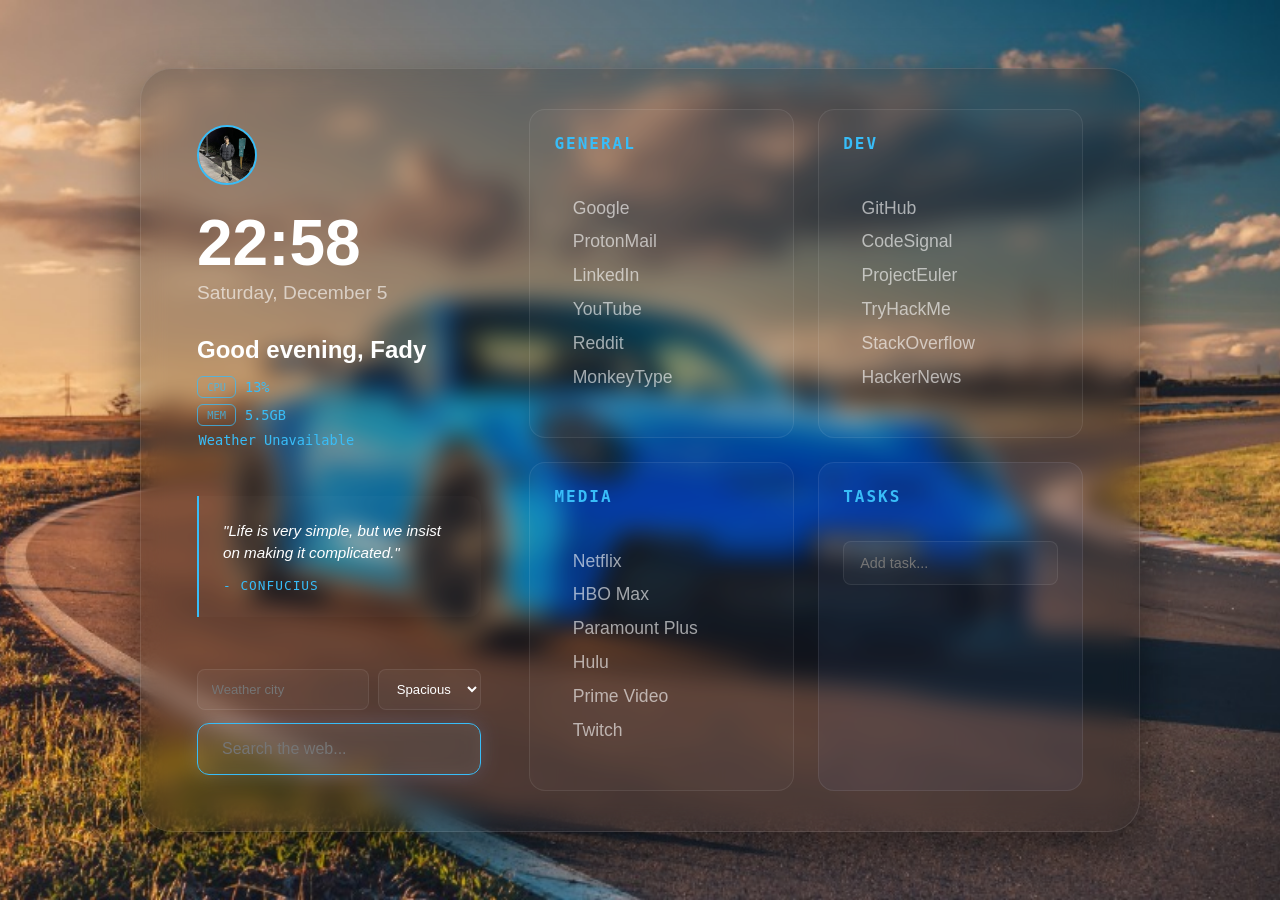
==== index.html @ 08dfa5ba "Add startpage settings and app metadata" ====
<!DOCTYPE html>
<html lang="en">
<head>
    <meta charset="UTF-8">
    <meta name="viewport" content="width=device-width, initial-scale=1.0">
    <meta name="theme-color" content="#0a0c10">
    <title>Dashboard | Fady</title>

    <link rel="icon" href="images/icon-192.png?v=1" type="image/png">
    <link rel="apple-touch-icon" href="images/icon-192.png?v=1">
    <link rel="manifest" href="manifest.json?v=1">
    <link rel="stylesheet" href="style.css?v=15">

</head>
<body>
    <div class="container">
        <aside class="sidebar">
            <div class="top">
                <div class="avatar-container" onclick="nextTheme()">
                    <img src="images/avatar.png?v=10" alt="Avatar">
                </div>

                <div class="time-container">
                    <div id="clock">00:00</div>
                    <div id="date">Monday, January 1</div>
                </div>

                <div class="greeting-container">
                    <h2 id="greeting">Welcome back</h2>
                    <div class="status-container">
                        <div class="status-item"><span class="status-badge">CPU</span> <span id="cpu-load">--</span></div>
                        <div class="status-item"><span class="status-badge">MEM</span> <span id="mem-usage">--</span></div>
                        <div class="status-item status-weather"><span id="weather">Loading...</span></div>
                    </div>
                </div>

                <div class="quote-container">
                    <p id="quote-text"></p>
                    <p id="quote-author"></p>
                </div>
            </div>
            
            <div class="bottom">
                <div class="settings-panel" aria-label="Startpage settings">
                    <input type="text" id="weather-city-input" placeholder="Weather city" autocomplete="off">
                    <select id="density-select" aria-label="Link density">
                        <option value="spacious">Spacious</option>
                        <option value="compact">Compact</option>
                    </select>
                </div>
                <div class="search-box">
                    <input type="text" id="search-input" placeholder="Search the web..." autocomplete="off" autofocus>
                </div>
            </div>
        </aside>

        <main class="main-content">
            <section class="category">
                <h3 class="category-title">General</h3>
                <ul class="links">
                    <li><a href="https://google.com">Google</a></li>
                    <li><a href="https://mail.proton.me">ProtonMail</a></li>
                    <li><a href="https://linkedin.com">LinkedIn</a></li>
                    <li><a href="https://youtube.com">YouTube</a></li>
                    <li><a href="https://reddit.com">Reddit</a></li>
                    <li><a href="https://monkeytype.com">MonkeyType</a></li>
                </ul>
            </section>

            <section class="category">
                <h3 class="category-title">Dev</h3>
                <ul class="links">
                    <li><a href="https://github.com">GitHub</a></li>
                    <li><a href="https://codesignal.com">CodeSignal</a></li>
                    <li><a href="https://projecteuler.net">ProjectEuler</a></li>
                    <li><a href="https://tryhackme.com">TryHackMe</a></li>
                    <li><a href="https://stackoverflow.com">StackOverflow</a></li>
                    <li><a href="https://news.ycombinator.com">HackerNews</a></li>
                </ul>
            </section>

            <section class="category">
                <h3 class="category-title">Media</h3>
                <ul class="links">
                    <li><a href="https://netflix.com">Netflix</a></li>
                    <li><a href="https://hbomax.com">HBO Max</a></li>
                    <li><a href="https://paramountplus.com">Paramount Plus</a></li>
                    <li><a href="https://hulu.com">Hulu</a></li>
                    <li><a href="https://amazon.com/primevideo">Prime Video</a></li>
                    <li><a href="https://twitch.tv">Twitch</a></li>
                </ul>
            </section>

            <section class="category todo-section">
                <h3 class="category-title">Tasks</h3>
                <ul class="links" id="todo-list">
                    <!-- Tasks will be injected here -->
                </ul>
                <div class="todo-input-container">
                    <input type="text" id="todo-input" placeholder="Add task..." autocomplete="off">
                </div>
            </section>
        </main>
    </div>
    <script src="script.js?v=15"></script>
</body>
</html>
---- style.css ----
@font-face {
  font-family: "SpaceMono Nerd Font";
  font-display: swap;
  src:
    local("SpaceMono Nerd Font"),
    url(fonts/SpaceMonoNF.woff2) format("woff2"),
    url(fonts/SpaceMonoNF.woff) format("woff");



}

@import url('https://fonts.googleapis.com/css2?family=Inter:wght@300;400;600;800&family=JetBrains+Mono:wght@400;700&display=swap');


:root {
    --bg-color: #0a0a0c;
    --text-primary: #ffffff;
    --text-secondary: rgba(255, 255, 255, 0.6);
    --accent: #7aa2f7;
    --glass-bg: rgba(255, 255, 255, 0.01);
    --glass-border: rgba(255, 255, 255, 0.05);
    --glass-blur: blur(8px);

    --shadow: 0 8px 32px 0 rgba(0, 0, 0, 0.8);
    --bg-image: url('images/bg1.jpg?v=9');


}


* {
    margin: 0;
    padding: 0;
    box-sizing: border-box;
    cursor: default;
}

html {
    min-height: 100%;
}

body {
    font-family: 'Inter', sans-serif;
    background: var(--bg-color);
    color: var(--text-primary);
    min-height: 100vh;
    min-height: 100dvh;
    margin: 0;
    overflow-x: hidden;
    overflow-y: auto;
    display: flex;
    justify-content: center;
    align-items: center;
    padding: 1rem;



    background-image: var(--bg-image);


    background-size: cover;
    background-position: center;
    transition: background 0.5s ease-in-out;
}


.container {
    width: min(100%, 1000px);
    max-width: 1000px;
    max-height: calc(100dvh - 2rem);
    display: grid;

    grid-template-columns: minmax(260px, 1fr) minmax(420px, 1.8fr);
    gap: clamp(1rem, 3vw, 2rem);
    padding: clamp(1rem, 4vw, 2.5rem);
    background: rgba(0, 0, 0, 0.2);
    backdrop-filter: blur(12px);
    border: 1px solid rgba(255, 255, 255, 0.1);
    border-radius: clamp(18px, 4vw, 32px);
    box-shadow: 0 20px 50px rgba(0,0,0,0.5);
    animation: fadeIn 0.8s ease-out;
    overflow: hidden;
}




.sidebar {
    display: flex;
    flex-direction: column;
    justify-content: space-between;
    min-width: 0;
}

.main-content {
    display: grid;
    grid-template-columns: repeat(2, 1fr);
    gap: 1.2rem;
    overflow-y: auto;
    padding-right: 10px;
    min-width: 0;
}



@keyframes fadeIn {
    from { opacity: 0; transform: translateY(20px); }
    to { opacity: 1; transform: translateY(0); }
}

/* Sidebar / Dashboard Info */
.sidebar {
    display: flex;
    flex-direction: column;
    justify-content: space-between;
    padding: 1rem;
    min-height: 0;
}

.avatar-container {
    margin-bottom: 1.5rem;
    cursor: pointer;
    transition: transform 0.3s ease;
}

.avatar-container:hover {
    transform: scale(1.05);
}

.avatar-container img {
    width: 60px;
    height: 60px;
    border-radius: 50%;
    border: 2px solid var(--accent);
    object-fit: cover;
    cursor: pointer;
}

.time-container {
    margin-bottom: 2rem;
}


#clock {
    font-size: clamp(3rem, 8vw, 4rem);
    font-weight: 800;
    letter-spacing: 0;
    margin-bottom: 0.5rem;
    line-height: 0.95;
}

#date {
    font-size: clamp(1rem, 2vw, 1.2rem);
    color: var(--text-secondary);
    font-weight: 300;
}

.status-container {
    margin-top: 0.8rem;
    display: flex;
    flex-direction: column;
    gap: 6px;
}


.status-item {
    display: flex;
    align-items: center;
    gap: 0.55rem;
    font-family: 'JetBrains Mono', monospace;
    font-size: 0.85rem;
    color: var(--text-secondary);
    white-space: nowrap;
    overflow: hidden;
    text-overflow: ellipsis;
    max-width: 100%;
}


.status-item span {
    color: var(--accent);
}

.status-weather {
    padding-left: 0.1rem;
}

.status-badge {
    display: inline-flex;
    align-items: center;
    justify-content: center;
    width: 2.45rem;
    height: 1.35rem;
    flex: 0 0 2.45rem;
    border: 1px solid var(--accent);
    border-radius: 6px;
    font-size: 0.65rem;
    line-height: 1;
    opacity: 0.75;
}

.bottom {
    margin-top: clamp(2rem, 5vw, 3.25rem);
}

.settings-panel {
    display: grid;
    grid-template-columns: minmax(0, 1fr) auto;
    gap: 0.6rem;
    margin-bottom: 0.8rem;
}

#weather-city-input,
#density-select {
    min-width: 0;
    padding: 0.7rem 0.85rem;
    background: rgba(255, 255, 255, 0.035);
    border: 1px solid var(--glass-border);
    border-radius: 8px;
    color: white;
    font-family: 'Inter', sans-serif;
    font-size: 0.82rem;
    outline: none;
}

#weather-city-input:focus,
#density-select:focus {
    border-color: var(--accent);
}

#density-select {
    cursor: pointer;
}

.quote-container {
    margin-top: clamp(1.5rem, 5vw, 3rem);
    padding: 1.5rem;
    border-left: 2px solid var(--accent);
    background: rgba(255, 255, 255, 0.02);
    border-radius: 0 12px 12px 0;
    text-align: left;
    max-width: 100%;
}

#quote-text {
    font-size: 0.95rem;
    font-style: italic;
    line-height: 1.5;
    color: var(--text-primary);
    margin-bottom: 0.8rem;
}

#quote-author {
    font-size: 0.8rem;
    font-family: 'JetBrains Mono', monospace;
    color: var(--accent);
    text-transform: uppercase;
    letter-spacing: 1px;
}



#search-input {
    width: 100%;
    padding: 1rem 1.5rem;
    background: rgba(255, 255, 255, 0.05);
    backdrop-filter: blur(10px);
    border: 1px solid var(--glass-border);
    border-radius: 12px;
    color: white;
    font-family: 'Inter', sans-serif;
    font-size: 1rem;
    outline: none;
    transition: all 0.3s cubic-bezier(0.4, 0, 0.2, 1);
    cursor: text;
}

#search-input:focus {
    background: rgba(255, 255, 255, 0.1);
    border-color: var(--accent);
    box-shadow: 0 0 20px rgba(122, 162, 247, 0.2);
}


/* Main Content / Links */
.main-content {
    display: grid;
    grid-template-columns: repeat(2, minmax(0, 1fr));
    gap: 1.5rem;
    overflow-y: auto;
    padding-right: 1rem;
}

.main-content::-webkit-scrollbar {
    width: 4px;
}

.main-content::-webkit-scrollbar-thumb {
    background: var(--glass-border);
    border-radius: 10px;
}

.category {
    background: rgba(255, 255, 255, 0.02);
    border: 1px solid var(--glass-border);
    border-radius: 16px;
    padding: clamp(1rem, 3vw, 1.5rem);
    transition: transform 0.3s ease, background 0.3s ease;
    min-width: 0;
    display: flex;
    flex-direction: column;
    min-height: 210px;
}

.category:hover {
    transform: translateY(-5px);
    background: rgba(255, 255, 255, 0.04);
}

.category-title {
    font-family: 'JetBrains Mono', monospace;
    font-size: 1rem;
    text-transform: uppercase;
    letter-spacing: 2px;
    color: var(--accent);
    margin-bottom: 1.2rem;
    font-weight: 800;
    display: flex;
    align-items: center;
    gap: 10px;
}


.links {
    list-style: none;
}

.category:not(.todo-section) .links {
    flex: 1;
    display: flex;
    flex-direction: column;
    justify-content: center;
}

.links li {
    margin-bottom: 0.8rem;
}

.links li:last-child {
    margin-bottom: 0;
}

.links a {
    color: var(--text-secondary);
    text-decoration: none;
    font-size: clamp(1rem, 2vw, 1.1rem);
    transition: color 0.2s ease, padding-left 0.2s ease;
    display: inline-block;
    cursor: pointer;
    overflow-wrap: anywhere;
}

.links a:hover {
    color: var(--text-primary);
    padding-left: 5px;
}

.links a::before {
    content: '>';
    margin-right: 8px;
    opacity: 0;
    transition: opacity 0.2s ease;
}

.todo-section {
    background: rgba(122, 162, 247, 0.05);
}

.todo-checkbox {
    appearance: none;
    width: 18px;
    height: 18px;
    border: 2px solid var(--accent);
    border-radius: 4px;
    cursor: pointer;
    position: relative;
    transition: all 0.2s;
}

.todo-checkbox:checked {
    background: var(--accent);
}

.todo-checkbox:checked::after {
    content: '';
    position: absolute;
    width: 8px;
    height: 4px;
    top: 4px;
    left: 3px;
    border-left: 2px solid black;
    border-bottom: 2px solid black;
    transform: rotate(-45deg);
}


.todo-input-container {
    margin-top: 1rem;
}

#todo-input {
    width: 100%;
    padding: 0.8rem 1rem;
    background: rgba(255, 255, 255, 0.03);
    border: 1px solid var(--glass-border);
    border-radius: 8px;
    color: white;
    font-size: 0.9rem;
    outline: none;
}

#todo-input:focus {
    border-color: var(--accent);
}

#todo-list li {
    display: flex;
    justify-content: space-between;
    align-items: center;
    gap: 0.7rem;
    color: var(--text-secondary);
    font-size: 1rem;
    padding: 0.4rem 0;
    border-bottom: 1px solid rgba(255, 255, 255, 0.05);
}

#todo-list li:last-child {
    border-bottom: none;
}

.todo-row {
    display: flex;
    align-items: center;
    gap: 0.65rem;
    min-width: 0;
}

.todo-text {
    overflow-wrap: anywhere;
}

.todo-text.completed {
    color: rgba(255, 255, 255, 0.35);
    text-decoration: line-through;
}

.todo-delete {
    appearance: none;
    border: 0;
    background: transparent;
    color: var(--text-secondary);
    font-size: 1rem;
    line-height: 1;
    cursor: pointer;
    opacity: 0.3;
    transition: opacity 0.2s;
}

.todo-delete:hover {
    opacity: 1;
    color: #f7768e;
}

body.compact-density .container {
    gap: 1rem;
    padding: clamp(0.9rem, 3vw, 1.75rem);
}

body.compact-density .main-content {
    gap: 0.9rem;
}

body.compact-density .category {
    min-height: 170px;
    padding: 1rem;
}

body.compact-density .category-title {
    margin-bottom: 0.75rem;
}

body.compact-density .links li {
    margin-bottom: 0.45rem;
}

body.compact-density .links a {
    font-size: 0.98rem;
}


/* Responsive */
@media (max-width: 900px), (max-height: 640px) {
    body {
        align-items: flex-start;
    }

    .container {
        grid-template-columns: 1fr;
        max-height: none;
        overflow-y: auto;
    }

    .sidebar {
        padding: 0;
    }

    #clock {
        font-size: clamp(3rem, 13vw, 4.75rem);
    }

    .quote-container {
        padding: 1.25rem;
    }

    .main-content {
        max-height: none;
        padding-right: 0;
    }
}

@media (max-width: 560px) {
    body {
        padding: 0;
    }

    .container {
        width: 100%;
        min-height: 100dvh;
        border-left: 0;
        border-right: 0;
        border-radius: 0;
        padding: 1rem;
    }

    .avatar-container {
        margin-bottom: 1rem;
    }

    .avatar-container img {
        width: 54px;
        height: 54px;
    }

    .time-container {
        margin-bottom: 1.5rem;
    }

    .status-container {
        gap: 8px;
    }

    .status-item {
        font-size: 0.8rem;
    }

    .settings-panel {
        grid-template-columns: 1fr;
    }

    #search-input {
        padding: 0.9rem 1rem;
    }

    .main-content {
        grid-template-columns: 1fr;
        gap: 1rem;
    }

    .category:hover {
        transform: none;
    }
}
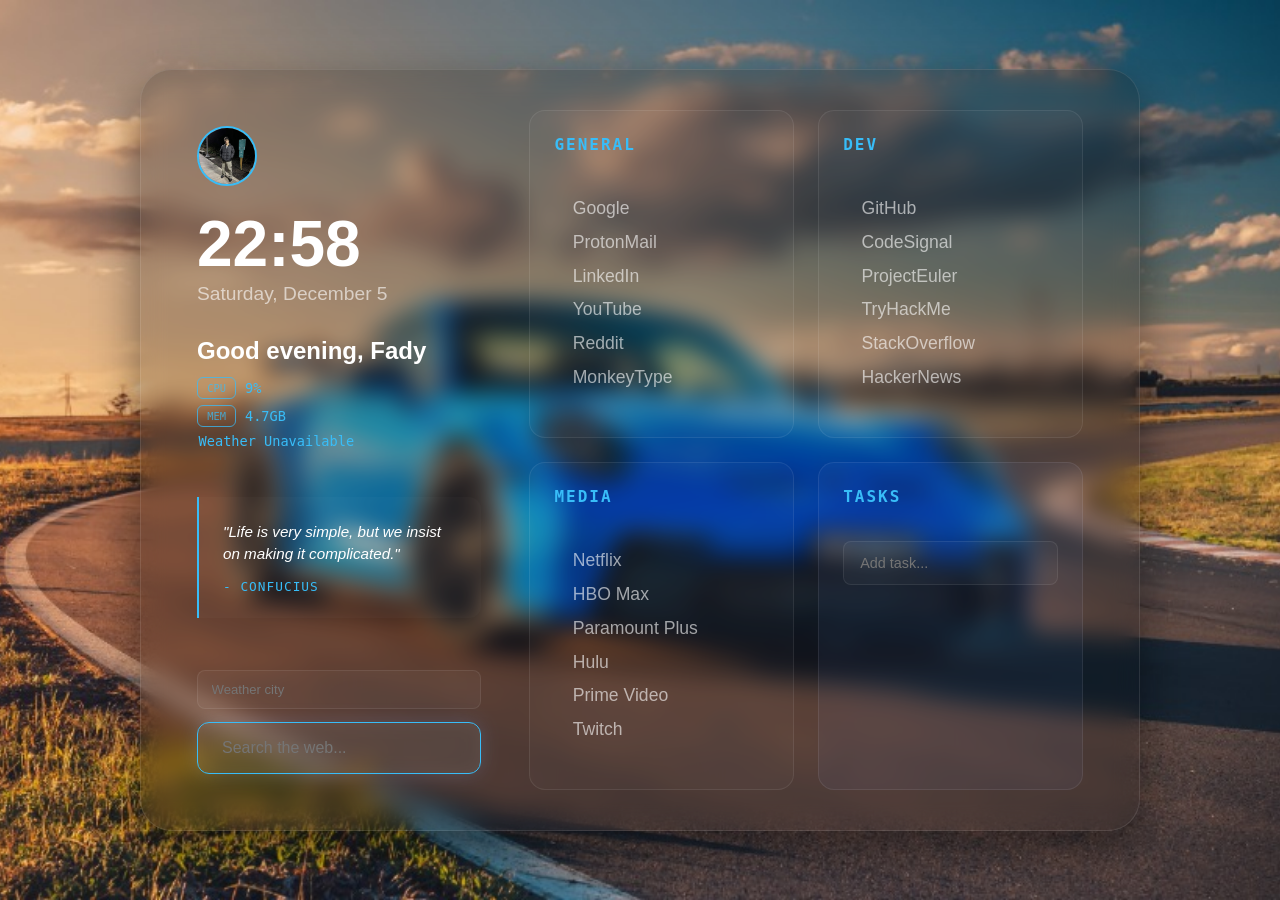
==== commit 0cf2c2ad: "Auto adjust link density" ====
--- a/index.html
+++ b/index.html
@@ -9,7 +9,7 @@
     <link rel="icon" href="images/icon-192.png?v=1" type="image/png">
     <link rel="apple-touch-icon" href="images/icon-192.png?v=1">
     <link rel="manifest" href="manifest.json?v=1">
-    <link rel="stylesheet" href="style.css?v=15">
+    <link rel="stylesheet" href="style.css?v=16">
 
 </head>
 <body>
@@ -43,10 +43,6 @@
             <div class="bottom">
                 <div class="settings-panel" aria-label="Startpage settings">
                     <input type="text" id="weather-city-input" placeholder="Weather city" autocomplete="off">
-                    <select id="density-select" aria-label="Link density">
-                        <option value="spacious">Spacious</option>
-                        <option value="compact">Compact</option>
-                    </select>
                 </div>
                 <div class="search-box">
                     <input type="text" id="search-input" placeholder="Search the web..." autocomplete="off" autofocus>
@@ -102,6 +98,6 @@
             </section>
         </main>
     </div>
-    <script src="script.js?v=15"></script>
+    <script src="script.js?v=16"></script>
 </body>
 </html>
--- a/style.css
+++ b/style.css
@@ -205,14 +205,11 @@
 }
 
 .settings-panel {
-    display: grid;
-    grid-template-columns: minmax(0, 1fr) auto;
-    gap: 0.6rem;
     margin-bottom: 0.8rem;
 }
 
-#weather-city-input,
-#density-select {
+#weather-city-input {
+    width: 100%;
     min-width: 0;
     padding: 0.7rem 0.85rem;
     background: rgba(255, 255, 255, 0.035);
@@ -224,13 +221,8 @@
     outline: none;
 }
 
-#weather-city-input:focus,
-#density-select:focus {
+#weather-city-input:focus {
     border-color: var(--accent);
-}
-
-#density-select {
-    cursor: pointer;
 }
 
 .quote-container {
@@ -472,32 +464,6 @@
     color: #f7768e;
 }
 
-body.compact-density .container {
-    gap: 1rem;
-    padding: clamp(0.9rem, 3vw, 1.75rem);
-}
-
-body.compact-density .main-content {
-    gap: 0.9rem;
-}
-
-body.compact-density .category {
-    min-height: 170px;
-    padding: 1rem;
-}
-
-body.compact-density .category-title {
-    margin-bottom: 0.75rem;
-}
-
-body.compact-density .links li {
-    margin-bottom: 0.45rem;
-}
-
-body.compact-density .links a {
-    font-size: 0.98rem;
-}
-
 
 /* Responsive */
 @media (max-width: 900px), (max-height: 640px) {
@@ -526,6 +492,34 @@
     .main-content {
         max-height: none;
         padding-right: 0;
+    }
+}
+
+@media (max-width: 780px), (max-height: 740px) {
+    .container {
+        gap: 1rem;
+        padding: clamp(0.9rem, 3vw, 1.75rem);
+    }
+
+    .main-content {
+        gap: 0.9rem;
+    }
+
+    .category {
+        min-height: 170px;
+        padding: 1rem;
+    }
+
+    .category-title {
+        margin-bottom: 0.75rem;
+    }
+
+    .links li {
+        margin-bottom: 0.45rem;
+    }
+
+    .links a {
+        font-size: 0.98rem;
     }
 }
 
@@ -564,10 +558,6 @@
         font-size: 0.8rem;
     }
 
-    .settings-panel {
-        grid-template-columns: 1fr;
-    }
-
     #search-input {
         padding: 0.9rem 1rem;
     }
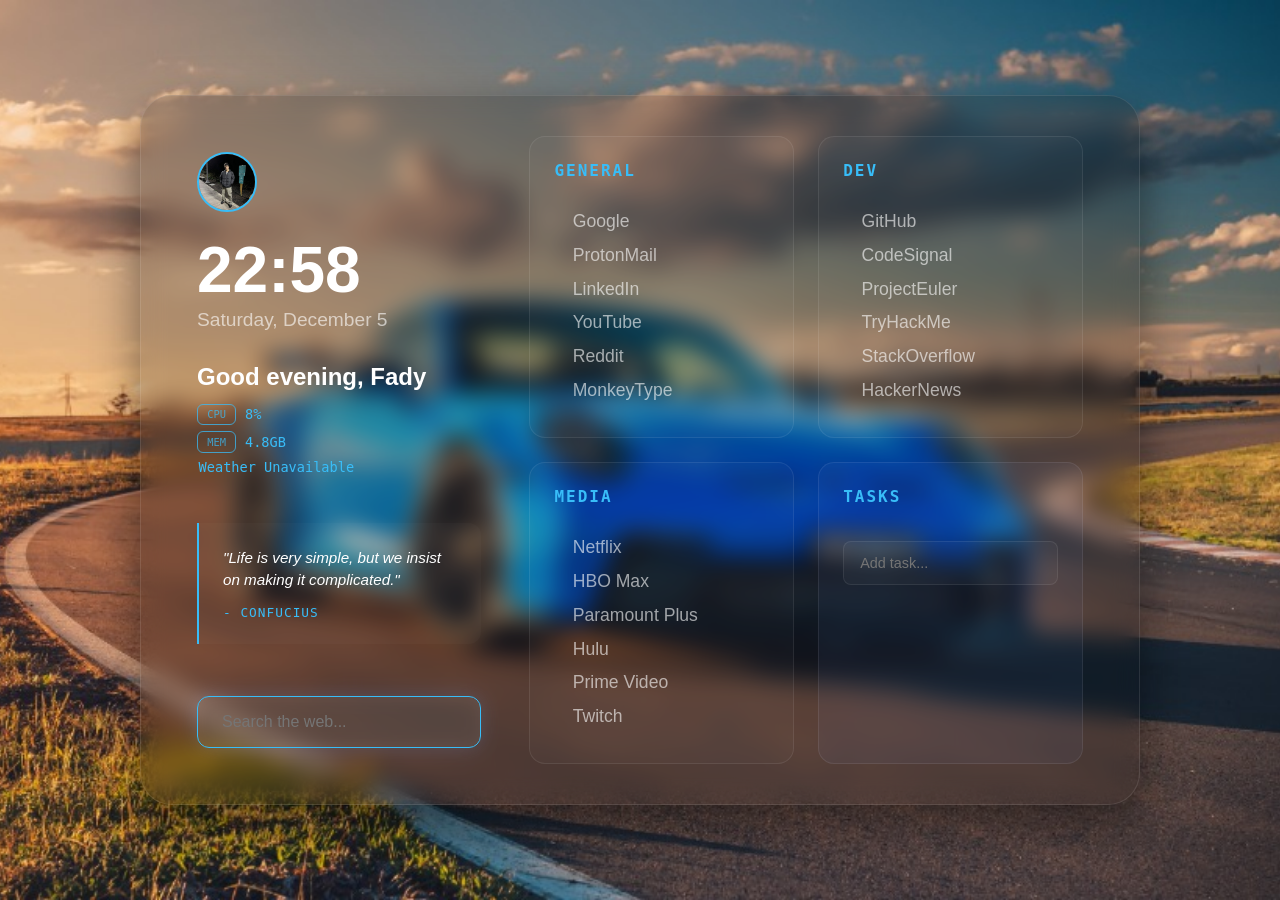
==== commit 1f54b685: "Remove weather setting and update favicon" ====
--- a/index.html
+++ b/index.html
@@ -6,10 +6,10 @@
     <meta name="theme-color" content="#0a0c10">
     <title>Dashboard | Fady</title>
 
-    <link rel="icon" href="images/icon-192.png?v=1" type="image/png">
-    <link rel="apple-touch-icon" href="images/icon-192.png?v=1">
-    <link rel="manifest" href="manifest.json?v=1">
-    <link rel="stylesheet" href="style.css?v=16">
+    <link rel="icon" href="images/startpage-icon.svg?v=1" type="image/svg+xml">
+    <link rel="apple-touch-icon" href="images/icon-192.png?v=2">
+    <link rel="manifest" href="manifest.json?v=2">
+    <link rel="stylesheet" href="style.css?v=17">
 
 </head>
 <body>
@@ -41,9 +41,6 @@
             </div>
             
             <div class="bottom">
-                <div class="settings-panel" aria-label="Startpage settings">
-                    <input type="text" id="weather-city-input" placeholder="Weather city" autocomplete="off">
-                </div>
                 <div class="search-box">
                     <input type="text" id="search-input" placeholder="Search the web..." autocomplete="off" autofocus>
                 </div>
@@ -98,6 +95,6 @@
             </section>
         </main>
     </div>
-    <script src="script.js?v=16"></script>
+    <script src="script.js?v=17"></script>
 </body>
 </html>
--- a/style.css
+++ b/style.css
@@ -202,27 +202,6 @@
 
 .bottom {
     margin-top: clamp(2rem, 5vw, 3.25rem);
-}
-
-.settings-panel {
-    margin-bottom: 0.8rem;
-}
-
-#weather-city-input {
-    width: 100%;
-    min-width: 0;
-    padding: 0.7rem 0.85rem;
-    background: rgba(255, 255, 255, 0.035);
-    border: 1px solid var(--glass-border);
-    border-radius: 8px;
-    color: white;
-    font-family: 'Inter', sans-serif;
-    font-size: 0.82rem;
-    outline: none;
-}
-
-#weather-city-input:focus {
-    border-color: var(--accent);
 }
 
 .quote-container {
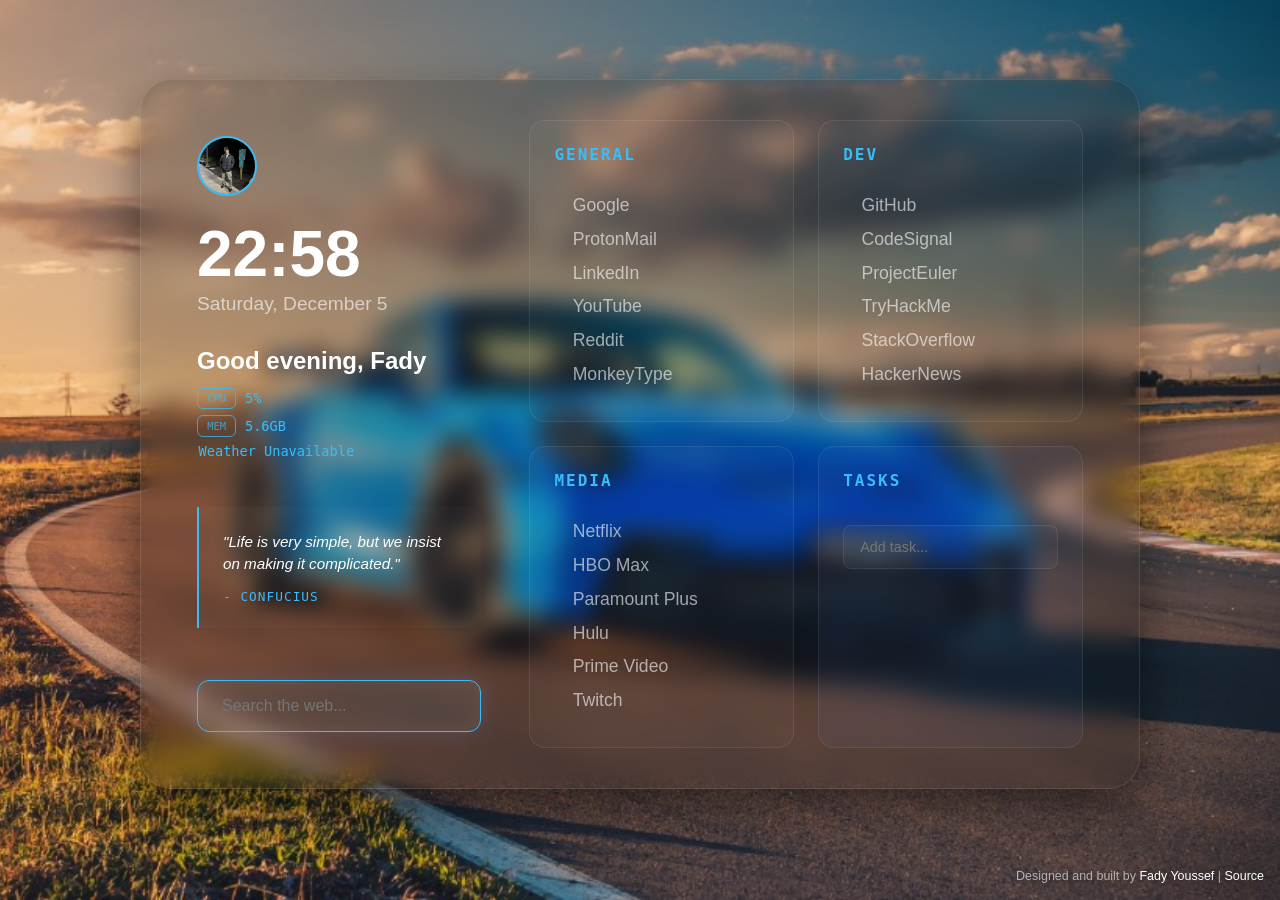
==== commit 44ec73af: "Add footer credit links" ====
--- a/index.html
+++ b/index.html
@@ -9,7 +9,7 @@
     <link rel="icon" href="images/startpage-icon.svg?v=1" type="image/svg+xml">
     <link rel="apple-touch-icon" href="images/icon-192.png?v=2">
     <link rel="manifest" href="manifest.json?v=2">
-    <link rel="stylesheet" href="style.css?v=17">
+    <link rel="stylesheet" href="style.css?v=18">
 
 </head>
 <body>
@@ -95,6 +95,9 @@
             </section>
         </main>
     </div>
-    <script src="script.js?v=17"></script>
+    <footer class="site-credit">
+        Designed and built by <a href="https://fadyyoussef.dev/" target="_blank" rel="noopener noreferrer">Fady Youssef</a> | <a href="https://github.com/JustFady/startpage" target="_blank" rel="noopener noreferrer">Source</a>
+    </footer>
+    <script src="script.js?v=18"></script>
 </body>
 </html>
--- a/style.css
+++ b/style.css
@@ -53,6 +53,7 @@
     justify-content: center;
     align-items: center;
     padding: 1rem;
+    padding-bottom: 3rem;
 
 
 
@@ -62,6 +63,28 @@
     background-size: cover;
     background-position: center;
     transition: background 0.5s ease-in-out;
+}
+
+.site-credit {
+    position: fixed;
+    right: 1rem;
+    bottom: 0.9rem;
+    z-index: 2;
+    color: var(--text-secondary);
+    font-size: 0.78rem;
+    line-height: 1.4;
+    text-align: right;
+    text-shadow: 0 2px 12px rgba(0, 0, 0, 0.6);
+}
+
+.site-credit a {
+    color: var(--text-primary);
+    text-decoration: none;
+    cursor: pointer;
+}
+
+.site-credit a:hover {
+    color: var(--accent);
 }
 
 
@@ -505,6 +528,7 @@
 @media (max-width: 560px) {
     body {
         padding: 0;
+        padding-bottom: 3rem;
     }
 
     .container {
@@ -549,4 +573,13 @@
     .category:hover {
         transform: none;
     }
-}
+
+    .site-credit {
+        right: 0;
+        left: 0;
+        bottom: 0.75rem;
+        padding: 0 1rem;
+        text-align: center;
+        font-size: 0.72rem;
+    }
+}
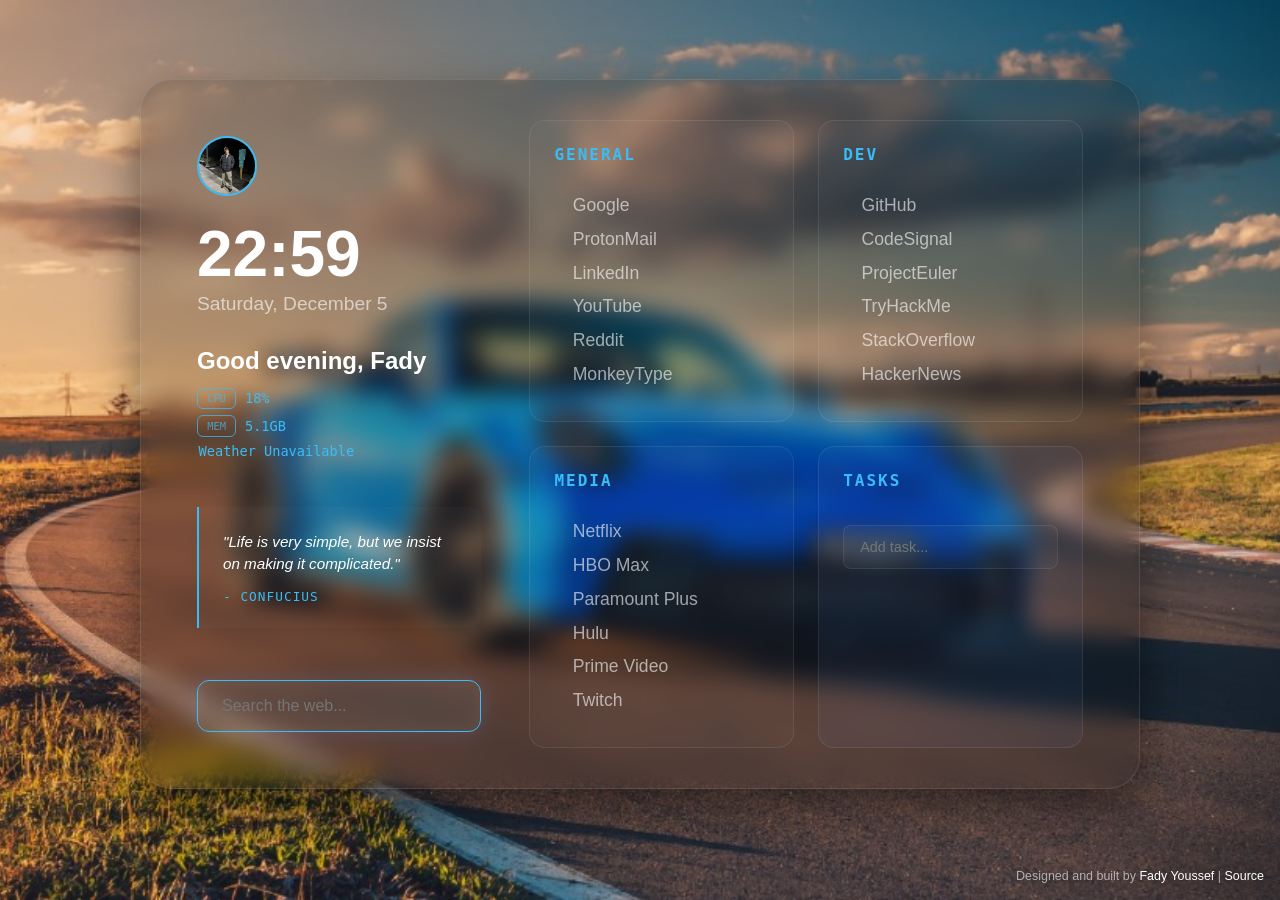
==== commit ecc3bd2a: "Improve new tab search focus" ====
--- a/index.html
+++ b/index.html
@@ -98,6 +98,6 @@
     <footer class="site-credit">
         Designed and built by <a href="https://fadyyoussef.dev/" target="_blank" rel="noopener noreferrer">Fady Youssef</a> | <a href="https://github.com/JustFady/startpage" target="_blank" rel="noopener noreferrer">Source</a>
     </footer>
-    <script src="script.js?v=18"></script>
+    <script src="script.js?v=19"></script>
 </body>
 </html>
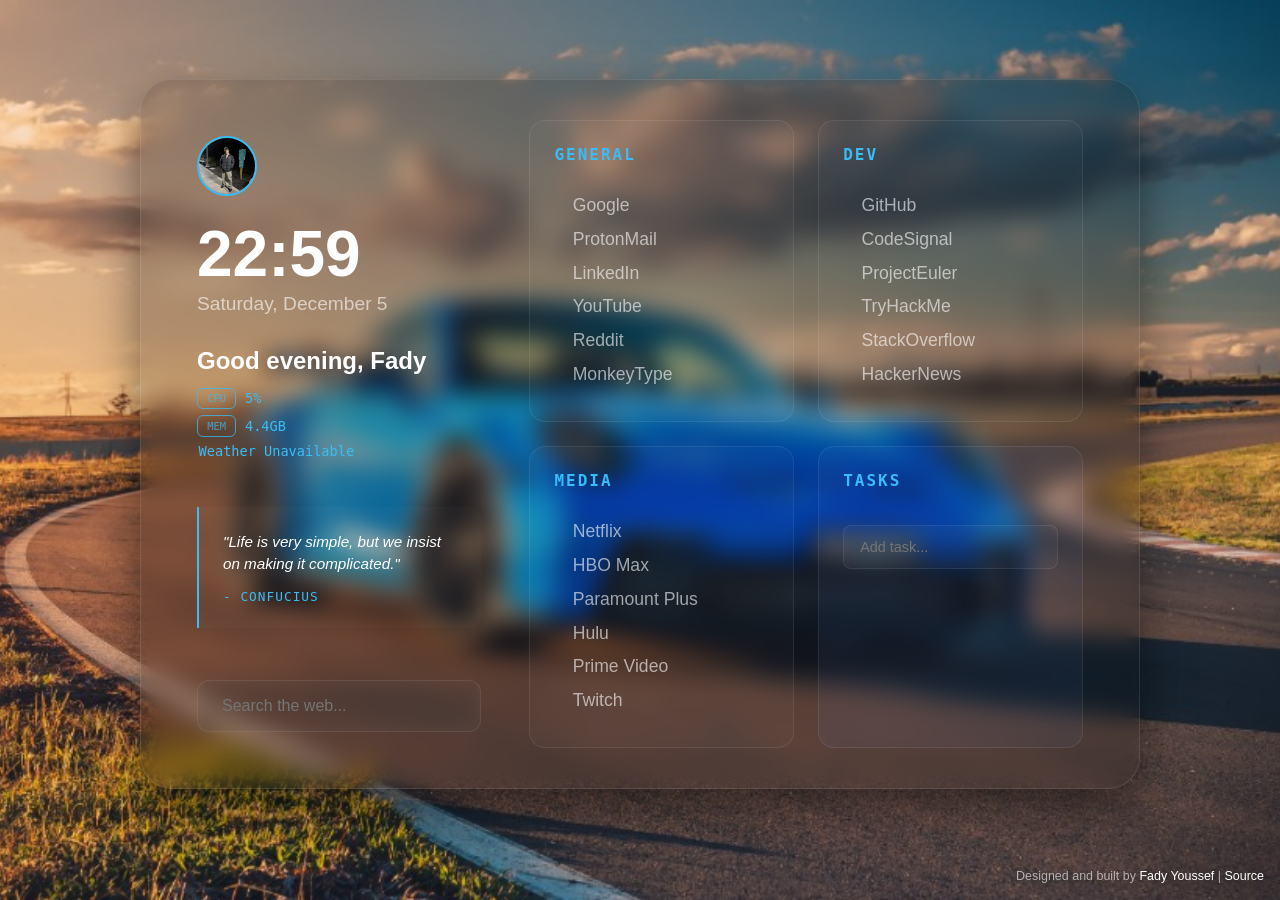
==== commit 31189388: "Let new tabs keep address bar focus" ====
--- a/index.html
+++ b/index.html
@@ -42,7 +42,7 @@
             
             <div class="bottom">
                 <div class="search-box">
-                    <input type="text" id="search-input" placeholder="Search the web..." autocomplete="off" autofocus>
+                    <input type="text" id="search-input" placeholder="Search the web..." autocomplete="off">
                 </div>
             </div>
         </aside>
@@ -98,6 +98,6 @@
     <footer class="site-credit">
         Designed and built by <a href="https://fadyyoussef.dev/" target="_blank" rel="noopener noreferrer">Fady Youssef</a> | <a href="https://github.com/JustFady/startpage" target="_blank" rel="noopener noreferrer">Source</a>
     </footer>
-    <script src="script.js?v=19"></script>
+    <script src="script.js?v=20"></script>
 </body>
 </html>
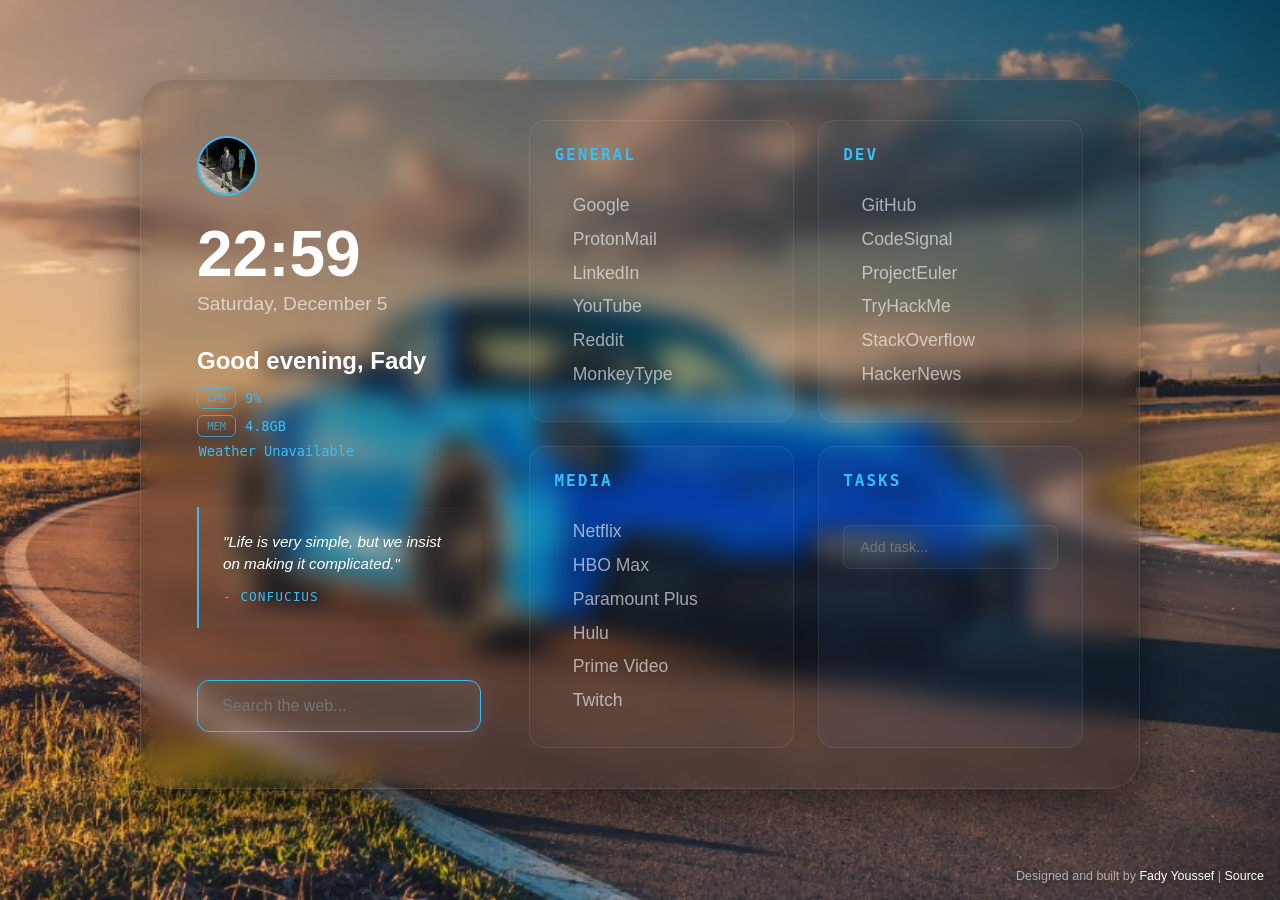
==== commit be14df8f: "Force focus search on new tab" ====
--- a/index.html
+++ b/index.html
@@ -42,7 +42,7 @@
             
             <div class="bottom">
                 <div class="search-box">
-                    <input type="text" id="search-input" placeholder="Search the web..." autocomplete="off">
+                    <input type="text" id="search-input" placeholder="Search the web..." autocomplete="off" autofocus>
                 </div>
             </div>
         </aside>
@@ -98,6 +98,6 @@
     <footer class="site-credit">
         Designed and built by <a href="https://fadyyoussef.dev/" target="_blank" rel="noopener noreferrer">Fady Youssef</a> | <a href="https://github.com/JustFady/startpage" target="_blank" rel="noopener noreferrer">Source</a>
     </footer>
-    <script src="script.js?v=20"></script>
+    <script src="script.js?v=21"></script>
 </body>
 </html>
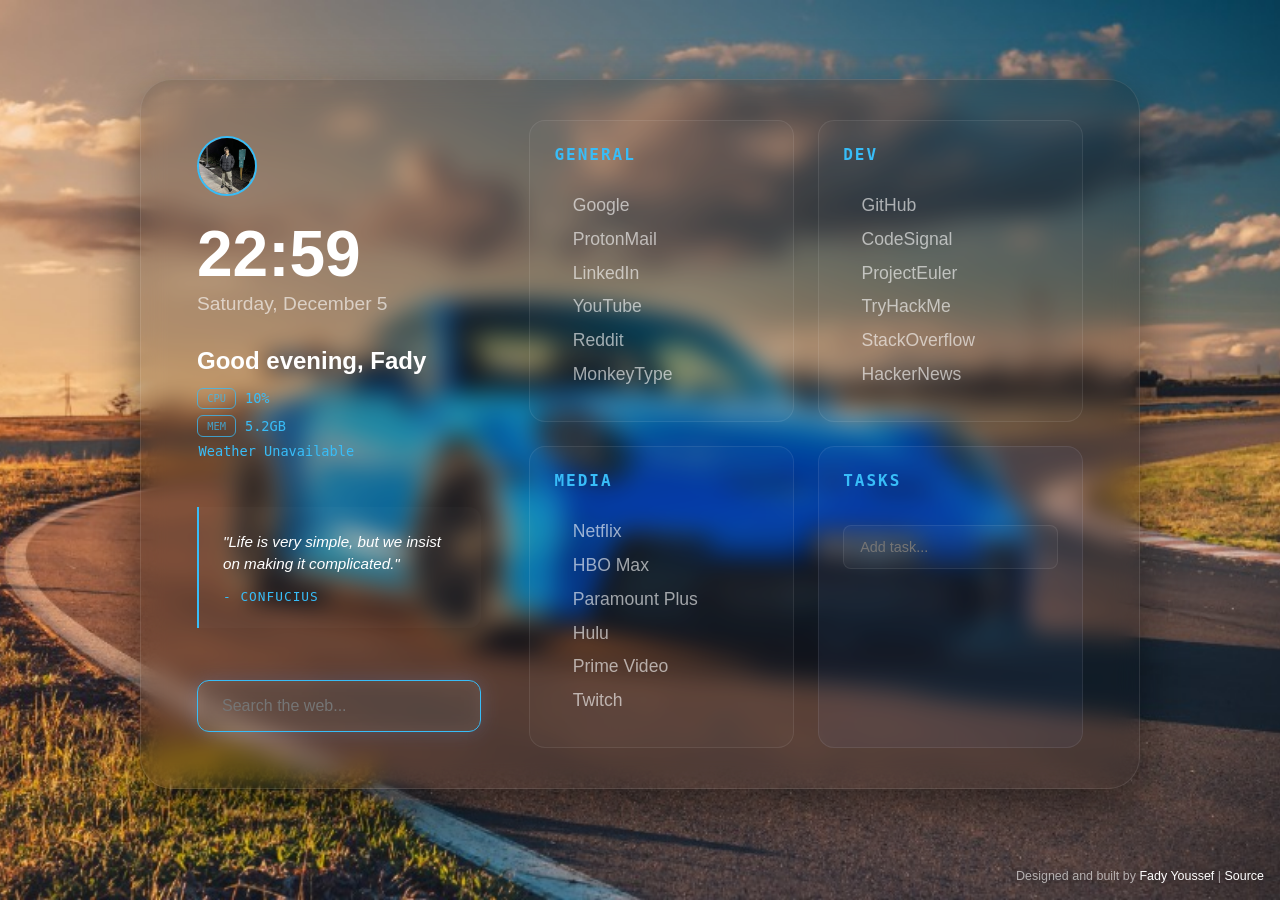
==== commit 57c3dff8: "Reliably autofocus glass search" ====
--- a/index.html
+++ b/index.html
@@ -98,6 +98,6 @@
     <footer class="site-credit">
         Designed and built by <a href="https://fadyyoussef.dev/" target="_blank" rel="noopener noreferrer">Fady Youssef</a> | <a href="https://github.com/JustFady/startpage" target="_blank" rel="noopener noreferrer">Source</a>
     </footer>
-    <script src="script.js?v=21"></script>
+    <script src="script.js?v=22"></script>
 </body>
 </html>
